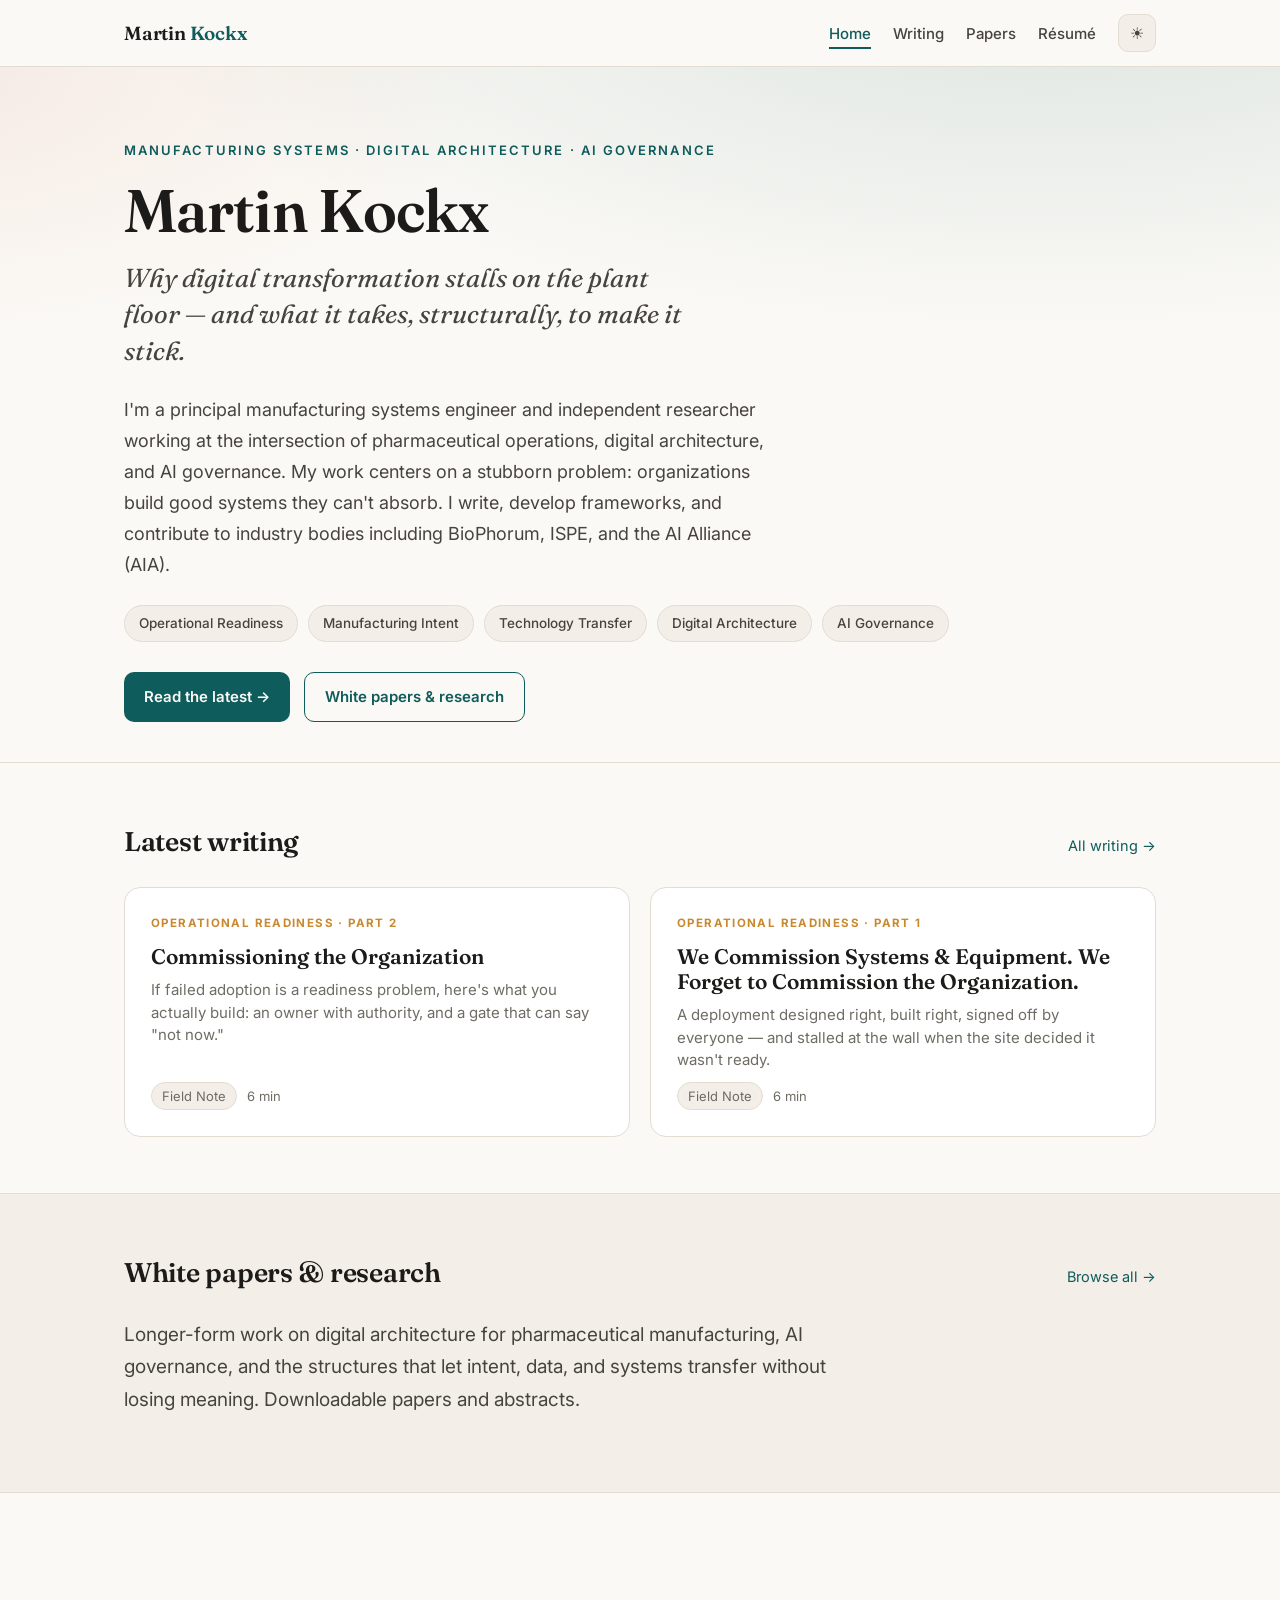
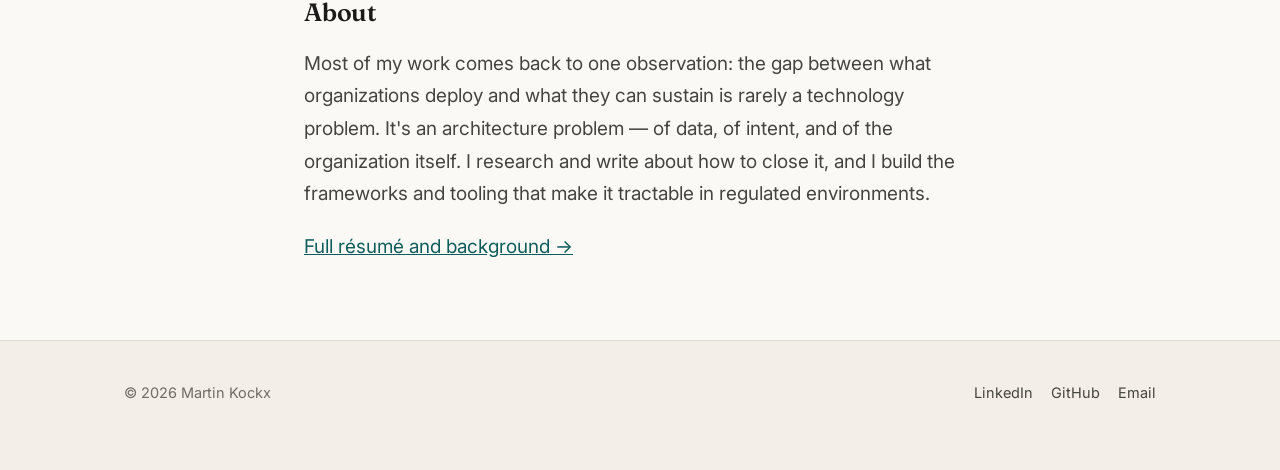
==== index.html @ 05adb8e8 "Initial site: landing, Field Notes articles, papers, résumé Static personal site with the Field Note" ====
<!DOCTYPE html>
<html lang="en">
<head>
<meta charset="UTF-8">
<meta name="viewport" content="width=device-width, initial-scale=1.0">
<title>Martin Kockx — Manufacturing Systems, Digital Architecture, AI Governance</title>
<meta name="description" content="Writing and research on why pharmaceutical digital transformation stalls on the plant floor — and the architecture, governance, and readiness it takes to make it stick.">
<link rel="preconnect" href="https://fonts.googleapis.com">
<link rel="preconnect" href="https://fonts.gstatic.com" crossorigin>
<link href="https://fonts.googleapis.com/css2?family=Fraunces:opsz,wght@9..144,400;9..144,500;9..144,600;9..144,700&family=Inter:wght@300;400;500;600;700&display=swap" rel="stylesheet">
<link rel="stylesheet" href="assets/site.css">
<script src="assets/theme.js"></script>
</head>
<body>

<nav class="site-nav">
  <div class="bar">
    <a class="brand" href="index.html">Martin <span class="mk">Kockx</span></a>
    <ul class="nav-links">
      <li><a href="index.html" aria-current="page">Home</a></li>
      <li><a href="articles/index.html">Writing</a></li>
      <li><a href="papers/index.html">Papers</a></li>
      <li><a href="resume/index.html">Résumé</a></li>
      <li>
        <button class="theme-toggle" aria-label="Toggle light/dark theme" title="Toggle theme">
          <span class="sun">☀</span><span class="moon">☾</span>
        </button>
      </li>
    </ul>
  </div>
</nav>

<header class="lead-hero">
  <div class="wrap-wide">
    <div class="eyebrow">Manufacturing Systems · Digital Architecture · AI Governance</div>
    <h1>Martin Kockx</h1>
    <p class="tagline">Why digital transformation stalls on the plant floor — and what it takes, structurally, to make it stick.</p>
    <p class="bio">I'm a principal manufacturing systems engineer and independent researcher working at the intersection of pharmaceutical operations, digital architecture, and AI governance. My work centers on a stubborn problem: organizations build good systems they can't absorb. I write, develop frameworks, and contribute to industry bodies including BioPhorum, ISPE, and the AI Alliance (AIA).</p>
    <div class="pillars">
      <span>Operational Readiness</span>
      <span>Manufacturing Intent</span>
      <span>Technology Transfer</span>
      <span>Digital Architecture</span>
      <span>AI Governance</span>
    </div>
    <div class="cta-row">
      <a class="btn btn-primary" href="articles/index.html">Read the latest →</a>
      <a class="btn btn-ghost" href="papers/index.html">White papers &amp; research</a>
    </div>
  </div>
</header>

<section class="block">
  <div class="wrap-wide">
    <div class="section-head">
      <h2>Latest writing</h2>
      <a href="articles/index.html">All writing →</a>
    </div>
    <div class="card-grid">

      <a class="card" href="articles/commissioning-the-organization.html">
        <span class="ctag">Operational Readiness · Part 2</span>
        <h3>Commissioning the Organization</h3>
        <p>If failed adoption is a readiness problem, here's what you actually build: an owner with authority, and a gate that can say "not now."</p>
        <div class="meta"><span class="pill">Field Note</span> <span>6 min</span></div>
      </a>

      <a class="card" href="articles/we-commission-systems-and-equipment.html">
        <span class="ctag">Operational Readiness · Part 1</span>
        <h3>We Commission Systems &amp; Equipment. We Forget to Commission the Organization.</h3>
        <p>A deployment designed right, built right, signed off by everyone — and stalled at the wall when the site decided it wasn't ready.</p>
        <div class="meta"><span class="pill">Field Note</span> <span>6 min</span></div>
      </a>

    </div>
  </div>
</section>

<section class="block alt">
  <div class="wrap-wide">
    <div class="section-head">
      <h2>White papers &amp; research</h2>
      <a href="papers/index.html">Browse all →</a>
    </div>
    <p class="prose" style="color:var(--ink-soft);max-width:62ch;">Longer-form work on digital architecture for pharmaceutical manufacturing, AI governance, and the structures that let intent, data, and systems transfer without losing meaning. Downloadable papers and abstracts.</p>
  </div>
</section>

<section class="block">
  <div class="wrap">
    <div class="prose">
      <h2>About</h2>
      <p>Most of my work comes back to one observation: the gap between what organizations deploy and what they can sustain is rarely a technology problem. It's an architecture problem — of data, of intent, and of the organization itself. I research and write about how to close it, and I build the frameworks and tooling that make it tractable in regulated environments.</p>
      <p><a href="resume/index.html">Full résumé and background →</a></p>
    </div>
  </div>
</section>

<footer class="site-foot">
  <div class="cols">
    <div>© 2026 Martin Kockx</div>
    <div class="links">
      <!-- TODO: fill real URLs -->
      <a href="https://www.linkedin.com/in/" target="_blank" rel="noopener">LinkedIn</a>
      <a href="https://github.com/mkockx" target="_blank" rel="noopener">GitHub</a>
      <a href="mailto:hello@example.com">Email</a>
    </div>
  </div>
</footer>

</body>
</html>
---- assets/site.css ----
/* ============================================================
   mkockx.github.io — "Field Notes" design system
   Light/dark via prefers-color-scheme, with a manual [data-theme] override.
   Shared by the landing page, listings, and article pages.
   ============================================================ */

/* ---- TOKENS: light (default) ---- */
:root{
  --paper:#FBF9F5; --paper-2:#F3EFE8; --card:#FFFFFF;
  --ink:#1C1B19; --ink-soft:#46443F; --ink-faint:#6F6C64;
  --rule:#E2DCD1;
  --accent:#0E5C5B; --accent-soft:#E4EFEE;
  --warn:#B5462F; --warn-soft:#F6E6E0;
  --amber:#C9892F;
  --shadow:0 18px 40px -28px rgba(28,27,25,.35);
  --maxw:720px; --wide:1080px;
}

/* ---- TOKENS: dark ---- */
/* applied when the OS prefers dark AND the user hasn't forced light, */
/* or when the user explicitly chooses dark via the toggle.          */
@media (prefers-color-scheme: dark){
  :root:not([data-theme="light"]){
    --paper:#15140F; --paper-2:#1E1C17; --card:#1B1915;
    --ink:#F2EEE5; --ink-soft:#C7C1B4; --ink-faint:#8C877C;
    --rule:#322E26;
    --accent:#5FB7B2; --accent-soft:#16302E;
    --warn:#E08A6F; --warn-soft:#33211B;
    --amber:#E0A95A;
    --shadow:0 18px 44px -26px rgba(0,0,0,.65);
  }
}
:root[data-theme="dark"]{
  --paper:#15140F; --paper-2:#1E1C17; --card:#1B1915;
  --ink:#F2EEE5; --ink-soft:#C7C1B4; --ink-faint:#8C877C;
  --rule:#322E26;
  --accent:#5FB7B2; --accent-soft:#16302E;
  --warn:#E08A6F; --warn-soft:#33211B;
  --amber:#E0A95A;
  --shadow:0 18px 44px -26px rgba(0,0,0,.65);
}

*{box-sizing:border-box;}
html{scroll-behavior:smooth;}
body{margin:0;background:var(--paper);color:var(--ink);
  font-family:'Inter',-apple-system,BlinkMacSystemFont,sans-serif;
  font-size:19px;line-height:1.72;-webkit-font-smoothing:antialiased;text-rendering:optimizeLegibility;
  transition:background .25s ease,color .25s ease;}
a{color:var(--accent);}
.wrap{max-width:var(--maxw);margin:0 auto;padding:0 24px;}
.wrap-wide{max-width:var(--wide);margin:0 auto;padding:0 24px;}

/* reading progress (articles) */
#progress{position:fixed;top:0;left:0;height:3px;width:0%;
  background:linear-gradient(90deg,var(--accent),var(--amber));z-index:60;transition:width .08s linear;}

/* ============================================================
   SITE NAV
   ============================================================ */
.site-nav{position:sticky;top:0;z-index:50;background:color-mix(in srgb,var(--paper) 88%,transparent);
  backdrop-filter:saturate(140%) blur(10px);border-bottom:1px solid var(--rule);}
.site-nav .bar{max-width:var(--wide);margin:0 auto;padding:14px 24px;
  display:flex;align-items:center;justify-content:space-between;gap:18px;}
.brand{font-family:'Fraunces',serif;font-weight:600;font-size:19px;letter-spacing:-.01em;color:var(--ink);
  text-decoration:none;white-space:nowrap;}
.brand .mk{color:var(--accent);}
.nav-links{display:flex;align-items:center;gap:22px;list-style:none;margin:0;padding:0;}
.nav-links a{color:var(--ink-soft);text-decoration:none;font-size:15px;font-weight:500;
  padding:4px 0;border-bottom:2px solid transparent;transition:color .15s,border-color .15s;}
.nav-links a:hover{color:var(--accent);}
.nav-links a[aria-current="page"]{color:var(--accent);border-bottom-color:var(--accent);}
.theme-toggle{appearance:none;background:var(--paper-2);border:1px solid var(--rule);color:var(--ink-soft);
  width:38px;height:38px;border-radius:10px;cursor:pointer;display:inline-flex;align-items:center;justify-content:center;
  font-size:16px;transition:background .15s,color .15s,border-color .15s;flex:0 0 auto;}
.theme-toggle:hover{color:var(--accent);border-color:var(--accent);}
.theme-toggle .moon{display:none;}
:root[data-theme="dark"] .theme-toggle .sun,
:root:not([data-theme="light"]) .theme-toggle .sun{}
@media (prefers-color-scheme: dark){
  :root:not([data-theme="light"]) .theme-toggle .sun{display:none;}
  :root:not([data-theme="light"]) .theme-toggle .moon{display:inline;}
}
:root[data-theme="dark"] .theme-toggle .sun{display:none;}
:root[data-theme="dark"] .theme-toggle .moon{display:inline;}
:root[data-theme="light"] .theme-toggle .sun{display:inline;}
:root[data-theme="light"] .theme-toggle .moon{display:none;}
@media (max-width:620px){
  .nav-links{gap:14px;}
  .nav-links a{font-size:13.5px;}
  .brand{font-size:17px;}
}

/* ============================================================
   LANDING
   ============================================================ */
.lead-hero{padding:72px 0 40px;background:
    radial-gradient(120% 80% at 82% -10%, rgba(14,92,91,.12), transparent 60%),
    radial-gradient(90% 70% at -10% 0%, rgba(181,70,47,.09), transparent 55%);
  border-bottom:1px solid var(--rule);}
.lead-hero .eyebrow{font-size:13px;letter-spacing:.16em;text-transform:uppercase;color:var(--accent);font-weight:600;margin-bottom:18px;}
.lead-hero h1{font-family:'Fraunces',serif;font-weight:600;font-size:clamp(38px,6vw,60px);
  line-height:1.04;letter-spacing:-.015em;margin:0 0 18px;}
.lead-hero .tagline{font-family:'Fraunces',serif;font-style:italic;font-size:clamp(20px,2.5vw,26px);
  color:var(--ink-soft);max-width:34ch;line-height:1.4;margin:0 0 26px;}
.lead-hero p.bio{font-size:18px;color:var(--ink-soft);max-width:60ch;margin:0 0 14px;}
.pillars{display:flex;flex-wrap:wrap;gap:10px;margin-top:24px;}
.pillars span{background:var(--paper-2);border:1px solid var(--rule);border-radius:999px;
  padding:6px 14px;font-size:13.5px;color:var(--ink-soft);font-weight:500;}
.cta-row{margin-top:30px;display:flex;gap:14px;flex-wrap:wrap;}
.btn{display:inline-flex;align-items:center;gap:8px;text-decoration:none;font-weight:600;font-size:15px;
  padding:11px 20px;border-radius:10px;transition:transform .12s ease,box-shadow .12s ease;}
.btn-primary{background:var(--accent);color:var(--paper);}
.btn-primary:hover{transform:translateY(-1px);box-shadow:var(--shadow);}
.btn-ghost{background:transparent;color:var(--accent);border:1px solid var(--accent);}

.section-head{display:flex;align-items:baseline;justify-content:space-between;gap:16px;margin:0 0 22px;}
.section-head h2{font-family:'Fraunces',serif;font-weight:600;font-size:27px;margin:0;letter-spacing:-.01em;}
.section-head a{font-size:14.5px;text-decoration:none;white-space:nowrap;}
.block{padding:56px 0;}
.block.alt{background:var(--paper-2);border-top:1px solid var(--rule);border-bottom:1px solid var(--rule);}

/* article cards */
.card-grid{display:grid;grid-template-columns:repeat(auto-fit,minmax(300px,1fr));gap:20px;}
.card{background:var(--card);border:1px solid var(--rule);border-radius:16px;padding:26px 26px;
  text-decoration:none;color:inherit;display:flex;flex-direction:column;gap:10px;
  transition:transform .14s ease,box-shadow .14s ease,border-color .14s;}
.card:hover{transform:translateY(-3px);box-shadow:var(--shadow);border-color:color-mix(in srgb,var(--accent) 40%,var(--rule));}
.card .ctag{font-size:11.5px;letter-spacing:.12em;text-transform:uppercase;color:var(--amber);font-weight:700;}
.card h3{font-family:'Fraunces',serif;font-weight:600;font-size:21px;line-height:1.2;margin:0;}
.card p{font-size:15px;color:var(--ink-faint);margin:0;line-height:1.5;}
.card .meta{margin-top:auto;font-size:13px;color:var(--ink-faint);display:flex;gap:10px;align-items:center;}
.card .meta .pill{background:var(--paper-2);border:1px solid var(--rule);border-radius:999px;padding:2px 10px;}
.badge{display:inline-block;font-size:11px;font-weight:700;letter-spacing:.06em;text-transform:uppercase;
  padding:3px 9px;border-radius:6px;}
.badge.draft{background:var(--warn-soft);color:var(--warn);}
.badge.published{background:var(--accent-soft);color:var(--accent);}
.badge.soon{background:var(--paper-2);color:var(--ink-faint);border:1px solid var(--rule);}

/* simple prose blocks (bio / resume / papers intro) */
.prose{max-width:var(--maxw);}
.prose h2{font-family:'Fraunces',serif;font-weight:600;font-size:25px;margin:42px 0 14px;letter-spacing:-.01em;}
.prose h3{font-family:'Fraunces',serif;font-weight:600;font-size:19px;margin:28px 0 6px;}
.prose p{margin:0 0 20px;color:var(--ink-soft);}
.prose ul{margin:0 0 20px;padding-left:22px;color:var(--ink-soft);}
.prose li{margin:6px 0;}
.muted{color:var(--ink-faint);font-size:14px;}
.note{background:var(--paper-2);border:1px solid var(--rule);border-left:3px solid var(--amber);
  border-radius:0 10px 10px 0;padding:14px 18px;font-size:14.5px;color:var(--ink-faint);margin:24px 0;}

/* resume specifics */
.cv-row{display:grid;grid-template-columns:1fr auto;gap:8px 18px;align-items:baseline;
  border-top:1px solid var(--rule);padding:16px 0;}
.cv-row:first-of-type{border-top:none;}
.cv-row h3{margin:0;}
.cv-row .when{color:var(--ink-faint);font-size:14px;white-space:nowrap;}
.cv-row .where{color:var(--ink-soft);font-size:15px;}
.cv-row .detail{grid-column:1 / -1;color:var(--ink-faint);font-size:14.5px;margin-top:4px;}

/* ============================================================
   ARTICLE (shared with the self-hosted Field Notes articles)
   ============================================================ */
article{padding:50px 0 30px;}
.art-hero{padding:64px 0 44px;border-bottom:1px solid var(--rule);background:
    radial-gradient(120% 80% at 80% -10%, rgba(14,92,91,.10), transparent 60%),
    radial-gradient(90% 70% at -10% 0%, rgba(181,70,47,.08), transparent 55%);}
.kicker{font-size:13px;letter-spacing:.16em;text-transform:uppercase;color:var(--accent);
  font-weight:600;margin-bottom:22px;display:flex;align-items:center;gap:10px;flex-wrap:wrap;}
.kicker::before{content:"";width:26px;height:2px;background:var(--accent);display:inline-block;}
.kicker .part{color:var(--amber);}
.art-hero h1{font-family:'Fraunces',serif;font-weight:600;font-size:clamp(30px,4.4vw,43px);
  line-height:1.1;letter-spacing:-.012em;margin:0 0 22px;}
.dek{font-family:'Fraunces',serif;font-size:clamp(20px,2.4vw,24px);font-weight:400;
  line-height:1.45;color:var(--ink-soft);font-style:italic;max-width:42ch;}
.byline{margin-top:34px;display:flex;align-items:center;gap:14px;font-size:15px;color:var(--ink-faint);flex-wrap:wrap;}
.byline .dot{width:5px;height:5px;border-radius:50%;background:var(--ink-faint);}
.byline strong{color:var(--ink-soft);font-weight:600;}

article p{margin:0 0 26px;}
article p.lead{font-size:21px;}
article p.lead::first-letter{font-family:'Fraunces',serif;font-weight:600;float:left;
  font-size:74px;line-height:.78;padding:8px 12px 0 0;color:var(--accent);}
h2.section{font-family:'Fraunces',serif;font-weight:600;font-size:28px;letter-spacing:-.01em;margin:54px 0 18px;line-height:1.15;}
article em{color:var(--ink);}
article strong{font-weight:600;}
.pull{margin:46px 0;padding:30px 34px;border-left:4px solid var(--accent);
  background:linear-gradient(180deg,var(--accent-soft),transparent);
  font-family:'Fraunces',serif;font-size:25px;line-height:1.34;font-weight:500;color:var(--ink);border-radius:0 10px 10px 0;}
.pull span{color:var(--accent);}
.endmark{margin:40px 0 8px;text-align:center;color:var(--accent);font-size:22px;letter-spacing:.5em;}

/* article cross-link nav (Part 1 <-> Part 2) */
.series-nav{display:grid;grid-template-columns:1fr 1fr;gap:14px;margin:40px 0 10px;}
.series-nav a{display:block;text-decoration:none;background:var(--card);border:1px solid var(--rule);
  border-radius:12px;padding:16px 18px;color:inherit;transition:border-color .14s,transform .14s;}
.series-nav a:hover{border-color:var(--accent);transform:translateY(-2px);}
.series-nav .dir{font-size:12px;letter-spacing:.1em;text-transform:uppercase;color:var(--ink-faint);font-weight:700;margin-bottom:4px;}
.series-nav .t{font-family:'Fraunces',serif;font-weight:600;font-size:15.5px;line-height:1.25;color:var(--accent);}
.series-nav a.next{text-align:right;}
@media (max-width:560px){.series-nav{grid-template-columns:1fr;}.series-nav a.next{text-align:left;}}

/* FIGURE FRAME */
figure{margin:48px 0;background:var(--card);border:1px solid var(--rule);border-radius:16px;
  padding:30px 30px 22px;box-shadow:0 1px 0 rgba(0,0,0,.02),var(--shadow);}
figure .figtitle{font-size:12px;letter-spacing:.14em;text-transform:uppercase;color:var(--ink-faint);
  font-weight:600;margin-bottom:22px;display:flex;align-items:center;gap:8px;}
figure .figtitle::before{content:"";width:8px;height:8px;border-radius:2px;background:var(--amber);transform:rotate(45deg);}
figcaption{margin-top:18px;font-size:14.5px;color:var(--ink-faint);line-height:1.5;text-align:center;}

/* FIG: process-to-wall timeline (Part 1) */
.timeline{display:flex;align-items:stretch;gap:0;flex-wrap:nowrap;}
.tl-step{flex:1 1 0;text-align:center;position:relative;padding:0 4px;}
.tl-node{width:100%;background:var(--accent-soft);border:1.5px solid var(--accent);color:var(--accent);
  font-weight:600;font-size:12.5px;border-radius:8px;padding:12px 6px;line-height:1.25;}
.tl-arrow{align-self:center;color:var(--accent);font-size:18px;flex:0 0 18px;opacity:.55;}
.tl-wall{flex:0 0 70px;position:relative;align-self:stretch;display:flex;align-items:center;justify-content:center;}
.tl-wall .brick{width:24px;align-self:stretch;border-radius:5px;
  background:repeating-linear-gradient(0deg,var(--warn),var(--warn) 9px,color-mix(in srgb,var(--warn) 60%,#000) 9px,color-mix(in srgb,var(--warn) 60%,#000) 11px);
  box-shadow:0 6px 18px -8px color-mix(in srgb,var(--warn) 70%,transparent);}
.tl-wall .wlabel{position:absolute;top:-30px;left:50%;transform:translateX(-50%);
  font-size:11px;letter-spacing:.12em;text-transform:uppercase;color:var(--warn);font-weight:700;white-space:nowrap;}
.tl-blocked{flex:1 1 0;text-align:center;padding:0 4px;}
.tl-blocked .tl-node{background:var(--paper-2);border:1.5px dashed var(--ink-faint);color:var(--ink-faint);}
.tl-sub{display:flex;justify-content:space-between;margin-top:14px;font-size:12px;color:var(--ink-faint);}
.tl-sub span:first-child{color:var(--accent);font-weight:600;}
.tl-sub span:last-child{color:var(--warn);font-weight:600;}

/* FIG: axis with markers (Part 1) */
.axis-wrap{padding:6px 6px 0;}
.axis-ends{display:flex;justify-content:space-between;font-size:12.5px;font-weight:600;color:var(--ink-faint);margin-bottom:8px;}
.axis-ends .end{color:var(--accent);}
.track{position:relative;height:8px;border-radius:6px;background:linear-gradient(90deg,var(--paper-2),var(--accent-soft));
  border:1px solid var(--rule);margin:0 0 4px;}
.marker{position:absolute;top:50%;transform:translate(-50%,-50%);}
.marker .pin{width:18px;height:18px;border-radius:50%;border:3px solid var(--card);box-shadow:0 2px 6px rgba(0,0,0,.25);}
.legend{margin-top:30px;display:grid;gap:14px;}
.lg-item{display:grid;grid-template-columns:18px 1fr;gap:14px;align-items:start;}
.lg-swatch{width:18px;height:18px;border-radius:50%;margin-top:3px;}
.lg-item h4{margin:0 0 2px;font-size:15.5px;font-weight:600;}
.lg-item p{margin:0;font-size:14.5px;color:var(--ink-faint);line-height:1.5;}
.c-site{background:var(--warn);} .c-team{background:var(--amber);} .c-lead{background:var(--accent);}

/* FIG: two-column contrast (vs) */
.vs{display:grid;grid-template-columns:1fr 56px 1fr;align-items:stretch;}
.vs-col{padding:22px 22px;border-radius:12px;}
.vs-a,.vs-mot{background:var(--warn-soft);border:1px solid color-mix(in srgb,var(--warn) 30%,var(--rule));}
.vs-b,.vs-rdy{background:var(--accent-soft);border:1px solid color-mix(in srgb,var(--accent) 30%,var(--rule));}
.vs-col h4{margin:0 0 2px;font-family:'Fraunces',serif;font-size:19px;font-weight:600;}
.vs-a h4,.vs-mot h4{color:var(--warn);} .vs-b h4,.vs-rdy h4{color:var(--accent);}
.vs-col .sub{font-size:12px;letter-spacing:.1em;text-transform:uppercase;color:var(--ink-faint);margin-bottom:16px;font-weight:600;}
.vs-col ul{margin:0;padding:0;list-style:none;}
.vs-col li{font-size:14.5px;line-height:1.4;padding:9px 0 9px 26px;position:relative;color:var(--ink-soft);border-top:1px solid rgba(125,120,110,.18);}
.vs-col li:first-child{border-top:none;}
.vs-mot li::before{content:"\21BA";position:absolute;left:0;top:8px;color:var(--warn);font-weight:700;}
.vs-rdy li::before{content:"\2713";position:absolute;left:0;top:8px;color:var(--accent);font-weight:700;}
.vs-a li.no::before{content:"\2715";position:absolute;left:0;top:8px;color:var(--warn);font-weight:700;}
.vs-a li.has::before{content:"\2022";position:absolute;left:2px;top:6px;color:var(--ink-faint);font-weight:700;font-size:18px;}
.vs-b li.has::before{content:"\2713";position:absolute;left:0;top:8px;color:var(--accent);font-weight:700;}
.vs-mid{display:flex;align-items:center;justify-content:center;}
.vs-mid .ne{font-family:'Fraunces',serif;font-size:30px;color:var(--ink-faint);font-weight:600;}

/* FIG: C&Q parallel (Part 2) */
.cq{display:grid;gap:14px;}
.cq-row{display:grid;grid-template-columns:108px 1fr;gap:14px;align-items:center;}
.cq-label{font-size:12px;letter-spacing:.08em;text-transform:uppercase;font-weight:700;text-align:right;line-height:1.25;}
.cq-eq .cq-label{color:var(--ink-faint);} .cq-org .cq-label{color:var(--accent);}
.cq-gates{display:grid;grid-template-columns:1fr 22px 1fr 22px 1fr;align-items:stretch;}
.gate{border-radius:10px;padding:12px 12px;text-align:center;}
.cq-eq .gate{background:var(--paper-2);border:1px solid var(--rule);}
.cq-org .gate{background:var(--accent-soft);border:1px solid color-mix(in srgb,var(--accent) 30%,var(--rule));}
.gate .g-name{font-family:'Fraunces',serif;font-weight:600;font-size:16px;display:block;margin-bottom:3px;}
.cq-eq .g-name{color:var(--ink-soft);} .cq-org .g-name{color:var(--accent);}
.gate .g-desc{font-size:12px;line-height:1.35;color:var(--ink-faint);}
.cq-arrow{display:flex;align-items:center;justify-content:center;color:var(--ink-faint);opacity:.5;font-size:15px;}
.cq-divider{height:1px;background:var(--rule);margin:4px 0;}
.cq-tag{display:inline-block;font-size:11px;letter-spacing:.1em;text-transform:uppercase;color:var(--amber);font-weight:700;margin-bottom:6px;}

/* FIG: readiness review convergence SVG (Part 2) — themed via classes */
.rr svg{width:100%;height:auto;display:block;}
.rr .m-site{fill:var(--warn);} .rr .m-team{fill:var(--amber);} .rr .m-lead{fill:var(--accent);}
.rr .s-site{stroke:var(--warn);} .rr .s-team{stroke:var(--amber);} .rr .s-lead{stroke:var(--accent);}
.rr .t-ink{fill:var(--ink-soft);} .rr .t-faint{fill:var(--ink-faint);}
.rr .t-accent{fill:var(--accent);} .rr .t-warn{fill:var(--warn);}
.rr .gate-box{fill:var(--accent-soft);stroke:var(--accent);}
.rr marker path{fill:var(--ink-faint);}

/* ============================================================
   FOOTER
   ============================================================ */
.site-foot{border-top:1px solid var(--rule);padding:40px 0 64px;color:var(--ink-faint);font-size:14.5px;background:var(--paper-2);}
.site-foot .cols{max-width:var(--wide);margin:0 auto;padding:0 24px;display:flex;justify-content:space-between;gap:24px;flex-wrap:wrap;}
.site-foot a{color:var(--ink-soft);text-decoration:none;}
.site-foot a:hover{color:var(--accent);}
.site-foot .links{display:flex;gap:18px;flex-wrap:wrap;}
.tag{display:inline-block;background:var(--card);border:1px solid var(--rule);border-radius:999px;
  padding:5px 13px;margin:4px 6px 4px 0;font-size:13px;color:var(--ink-soft);}

@media print{
  #progress,.site-nav,.theme-toggle,.series-nav{display:none;}
  body{background:#fff;font-size:12pt;color:#000;}
  figure,.pull{break-inside:avoid;box-shadow:none;}
}
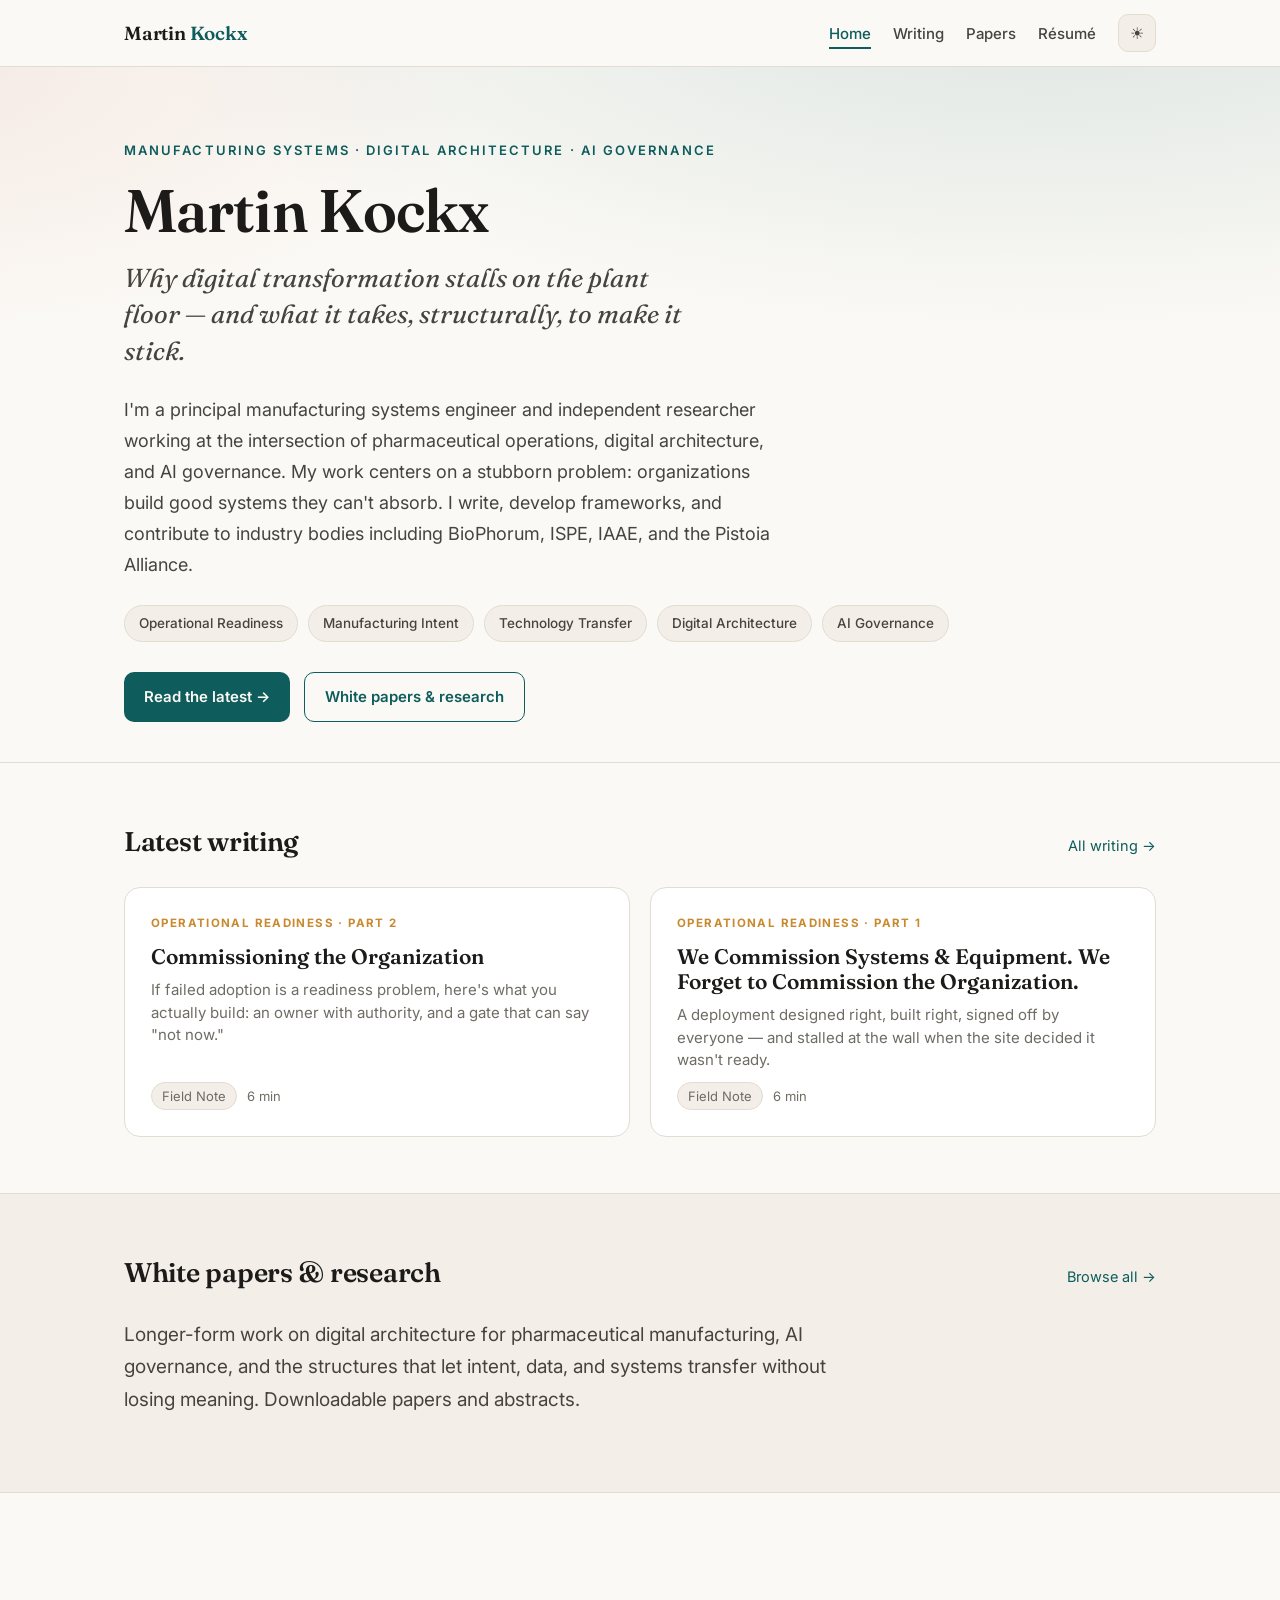
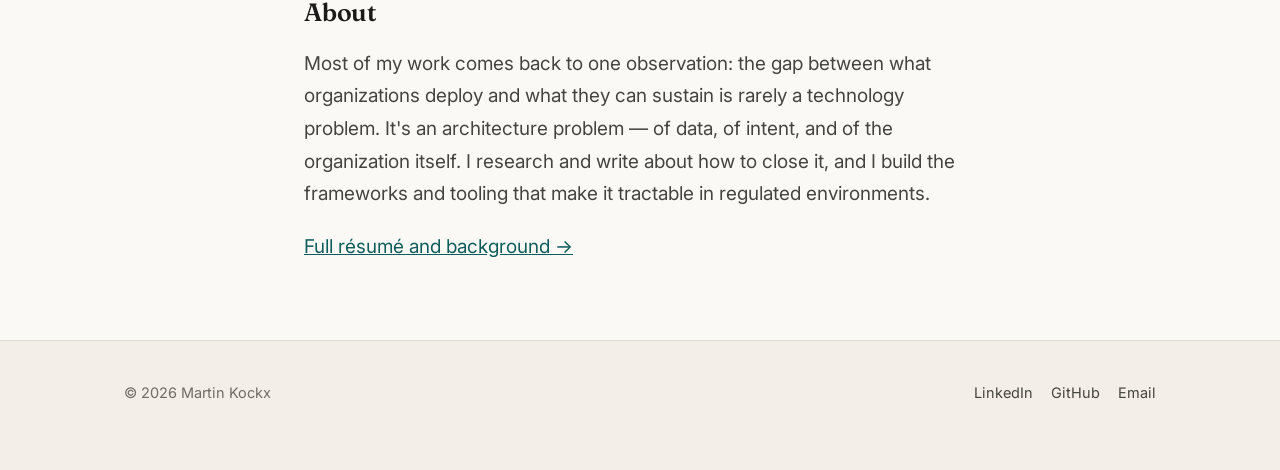
==== commit ca49d5ef: "Add Sandbox/Steward series, papers (WP v2 + thesis v6), full résumé - Three-part AI Sandboxes & Stew" ====
--- a/index.html
+++ b/index.html
@@ -35,7 +35,7 @@
     <div class="eyebrow">Manufacturing Systems · Digital Architecture · AI Governance</div>
     <h1>Martin Kockx</h1>
     <p class="tagline">Why digital transformation stalls on the plant floor — and what it takes, structurally, to make it stick.</p>
-    <p class="bio">I'm a principal manufacturing systems engineer and independent researcher working at the intersection of pharmaceutical operations, digital architecture, and AI governance. My work centers on a stubborn problem: organizations build good systems they can't absorb. I write, develop frameworks, and contribute to industry bodies including BioPhorum, ISPE, and the AI Alliance (AIA).</p>
+    <p class="bio">I'm a principal manufacturing systems engineer and independent researcher working at the intersection of pharmaceutical operations, digital architecture, and AI governance. My work centers on a stubborn problem: organizations build good systems they can't absorb. I write, develop frameworks, and contribute to industry bodies including BioPhorum, ISPE, IAAE, and the Pistoia Alliance.</p>
     <div class="pillars">
       <span>Operational Readiness</span>
       <span>Manufacturing Intent</span>
@@ -101,9 +101,9 @@
     <div>© 2026 Martin Kockx</div>
     <div class="links">
       <!-- TODO: fill real URLs -->
-      <a href="https://www.linkedin.com/in/" target="_blank" rel="noopener">LinkedIn</a>
+      <a href="https://www.linkedin.com/in/martinkockx/" target="_blank" rel="noopener">LinkedIn</a>
       <a href="https://github.com/mkockx" target="_blank" rel="noopener">GitHub</a>
-      <a href="mailto:hello@example.com">Email</a>
+      <a href="mailto:mkockx12@gmail.com">Email</a>
     </div>
   </div>
 </footer>
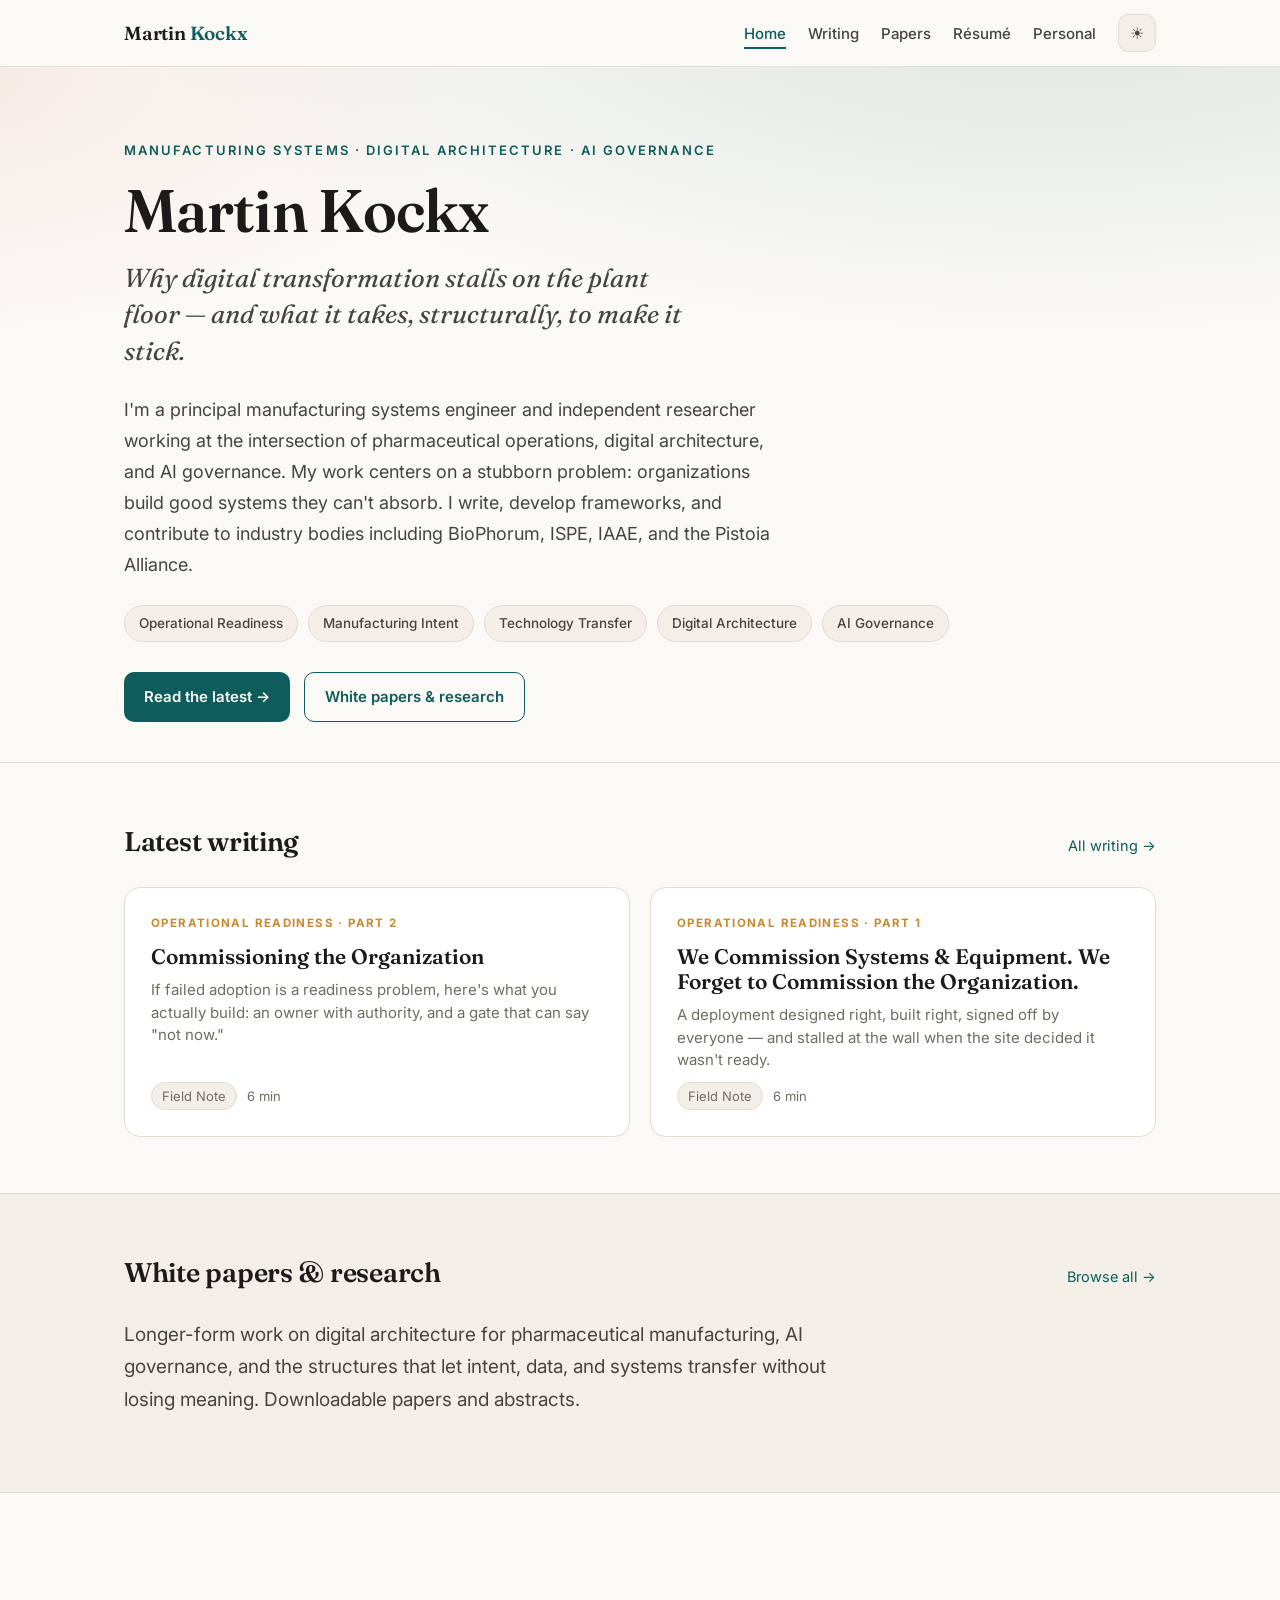
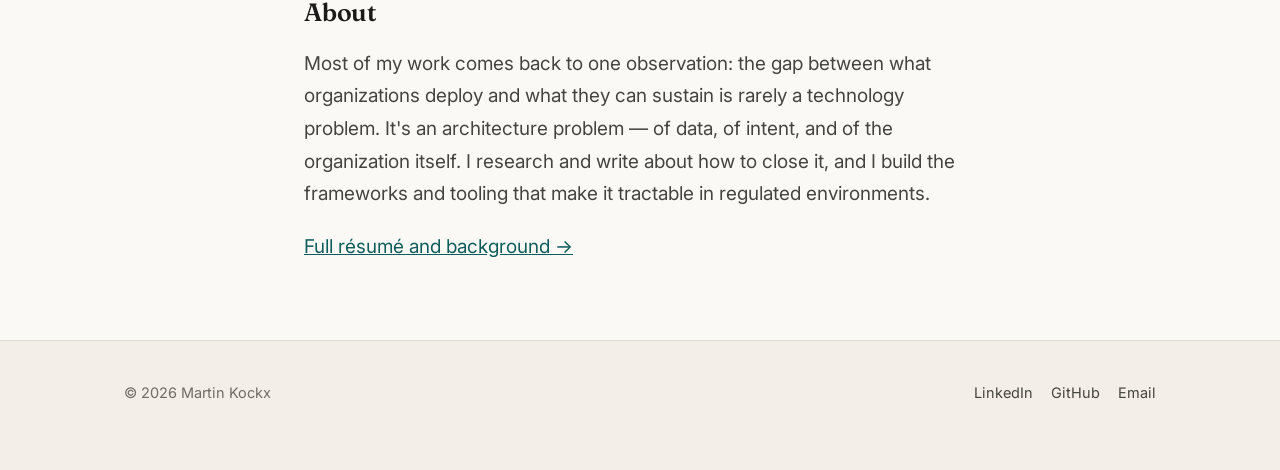
==== commit 626a123d: "Add Personal tab, series diagrams, MIT credential, live protected paper PDFs - New Personal section " ====
--- a/index.html
+++ b/index.html
@@ -21,6 +21,7 @@
       <li><a href="articles/index.html">Writing</a></li>
       <li><a href="papers/index.html">Papers</a></li>
       <li><a href="resume/index.html">Résumé</a></li>
+      <li><a href="personal/index.html">Personal</a></li>
       <li>
         <button class="theme-toggle" aria-label="Toggle light/dark theme" title="Toggle theme">
           <span class="sun">☀</span><span class="moon">☾</span>
@@ -103,7 +104,7 @@
       <!-- TODO: fill real URLs -->
       <a href="https://www.linkedin.com/in/martinkockx/" target="_blank" rel="noopener">LinkedIn</a>
       <a href="https://github.com/mkockx" target="_blank" rel="noopener">GitHub</a>
-      <a href="mailto:mkockx12@gmail.com">Email</a>
+      <a href="mailto:kockx.martin.pub@pm.me">Email</a>
     </div>
   </div>
 </footer>
--- a/assets/site.css
+++ b/assets/site.css
@@ -205,6 +205,9 @@
   font-weight:600;margin-bottom:22px;display:flex;align-items:center;gap:8px;}
 figure .figtitle::before{content:"";width:8px;height:8px;border-radius:2px;background:var(--amber);transform:rotate(45deg);}
 figcaption{margin-top:18px;font-size:14.5px;color:var(--ink-faint);line-height:1.5;text-align:center;}
+.fig-img{width:100%;height:auto;display:block;border-radius:10px;}
+/* diagrams are drawn for a light canvas — give them a white backing in any theme */
+.fig-img.on-white{background:#fff;padding:16px;border-radius:10px;}
 
 /* FIG: process-to-wall timeline (Part 1) */
 .timeline{display:flex;align-items:stretch;gap:0;flex-wrap:nowrap;}
@@ -295,7 +298,8 @@
   padding:5px 13px;margin:4px 6px 4px 0;font-size:13px;color:var(--ink-soft);}
 
 @media print{
-  #progress,.site-nav,.theme-toggle,.series-nav{display:none;}
+  #progress,.site-nav,.theme-toggle,.series-nav,.cta-row{display:none;}
+  .lead-hero{background:none;padding:12px 0 8px;border-bottom:1px solid #ccc;}
   body{background:#fff;font-size:12pt;color:#000;}
   figure,.pull{break-inside:avoid;box-shadow:none;}
 }
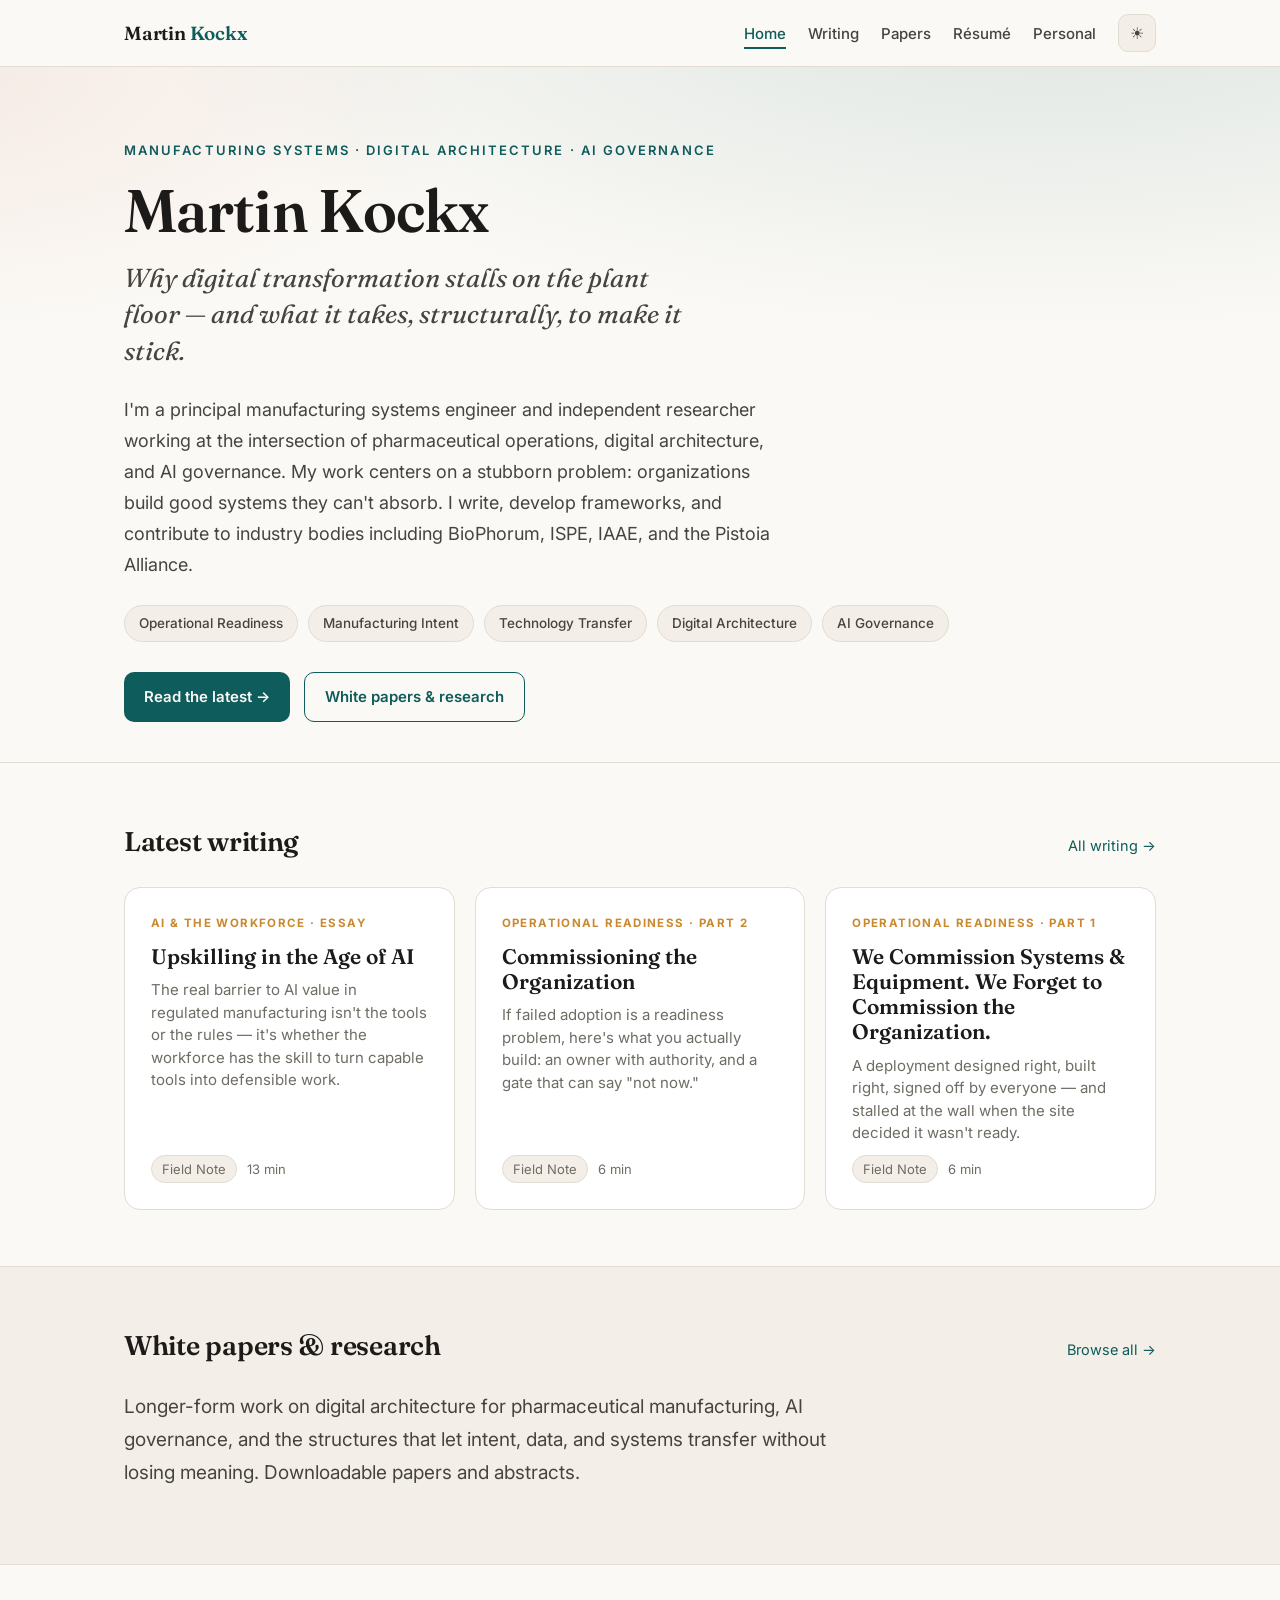
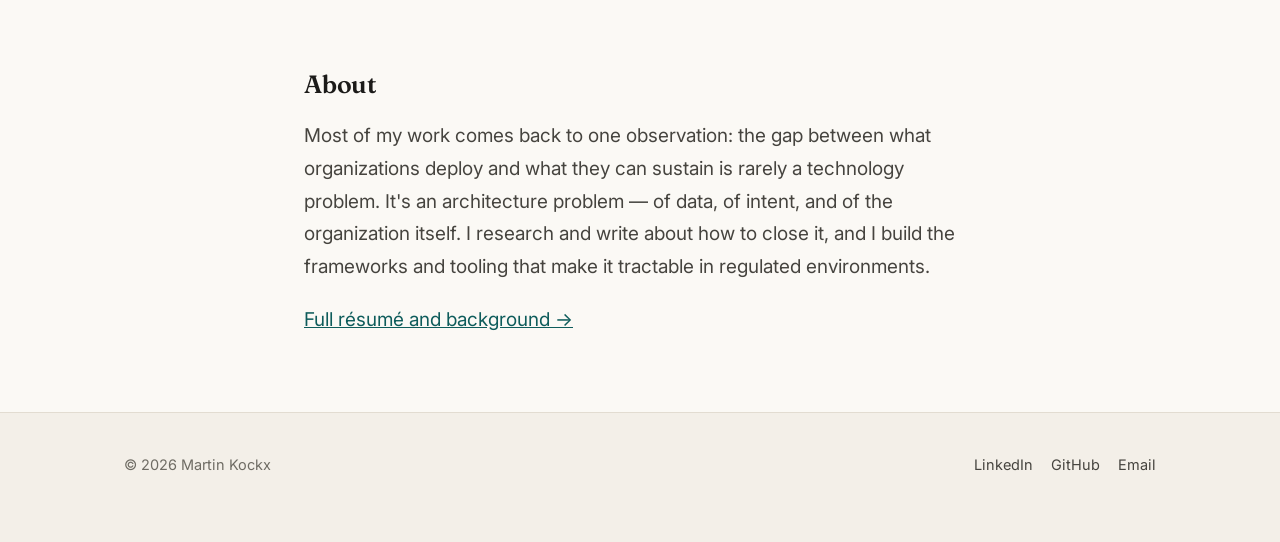
==== commit bcc9b665: "Add 'Upskilling in the Age of AI' essay New Field Notes essay on the skills gap as the binding const" ====
--- a/index.html
+++ b/index.html
@@ -59,6 +59,13 @@
     </div>
     <div class="card-grid">
 
+      <a class="card" href="articles/upskilling-in-the-age-of-ai.html">
+        <span class="ctag">AI &amp; the Workforce · Essay</span>
+        <h3>Upskilling in the Age of AI</h3>
+        <p>The real barrier to AI value in regulated manufacturing isn't the tools or the rules — it's whether the workforce has the skill to turn capable tools into defensible work.</p>
+        <div class="meta"><span class="pill">Field Note</span> <span>13 min</span></div>
+      </a>
+
       <a class="card" href="articles/commissioning-the-organization.html">
         <span class="ctag">Operational Readiness · Part 2</span>
         <h3>Commissioning the Organization</h3>
